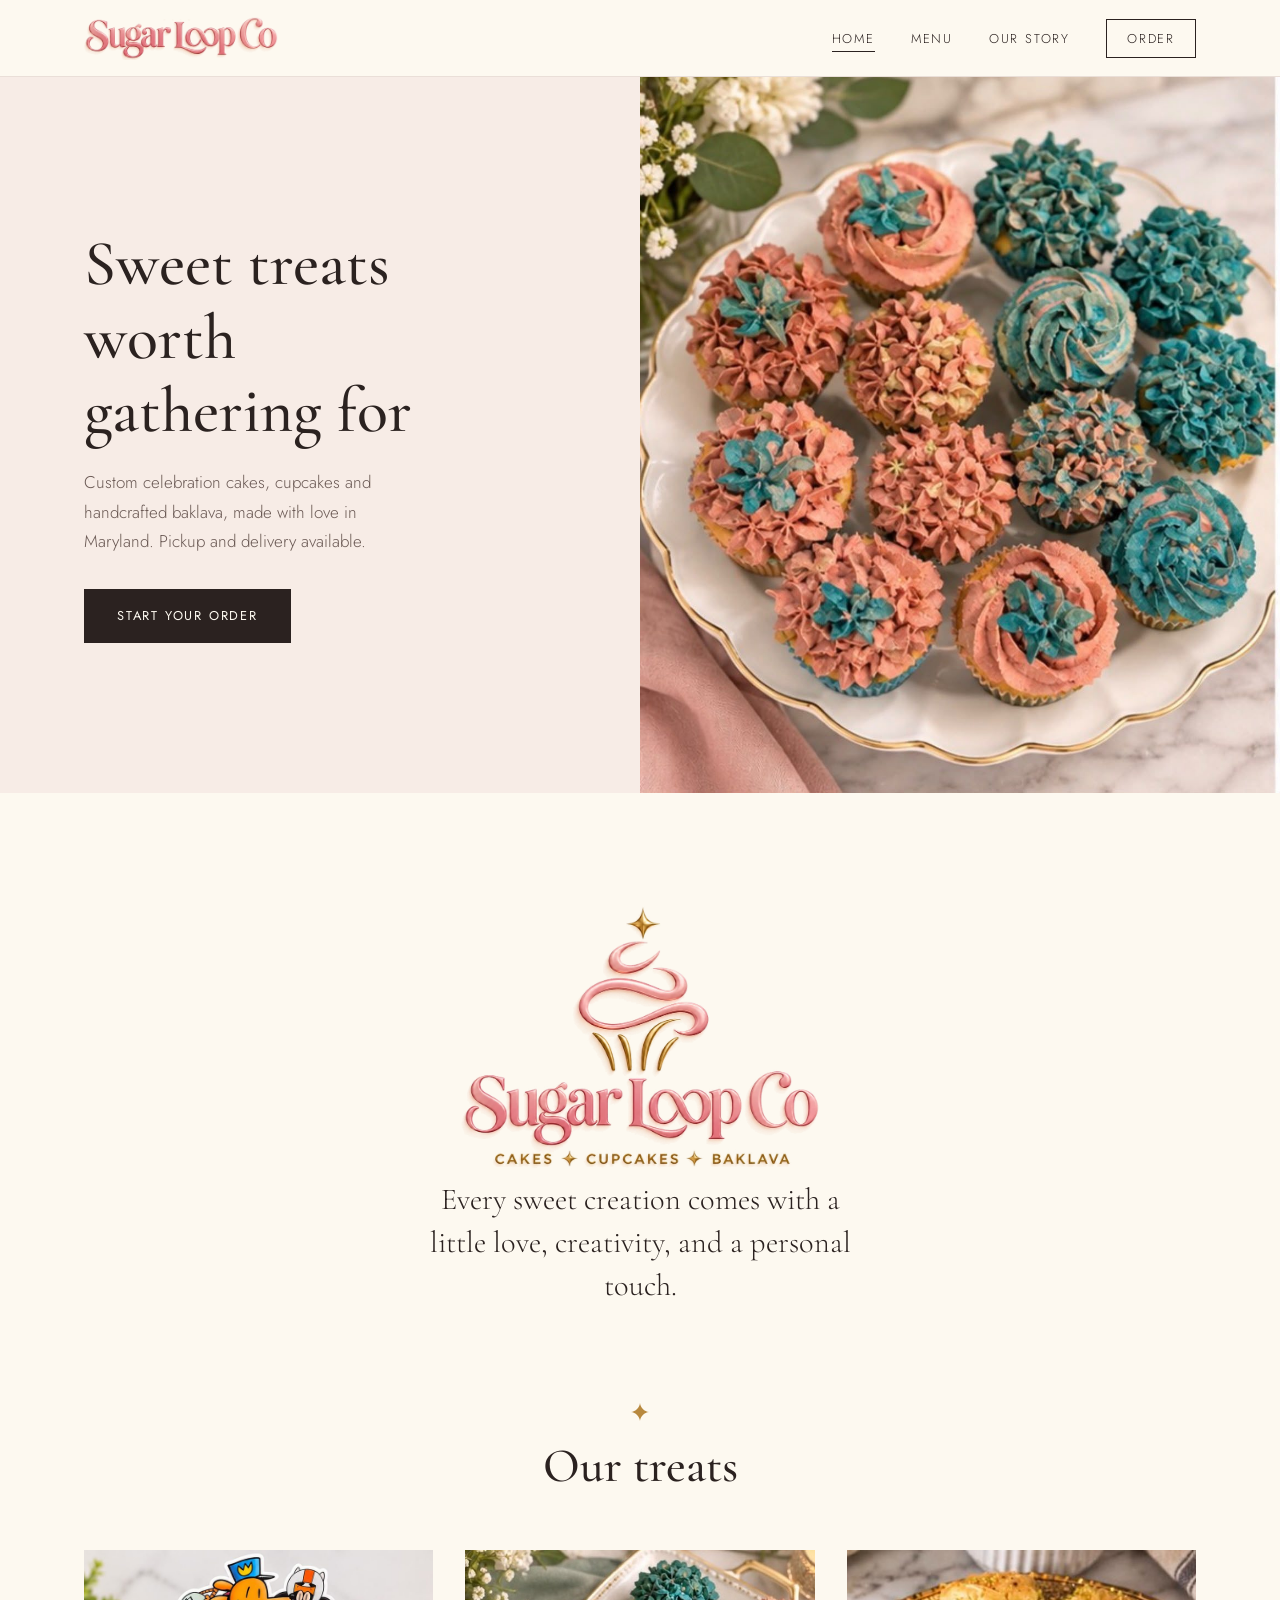
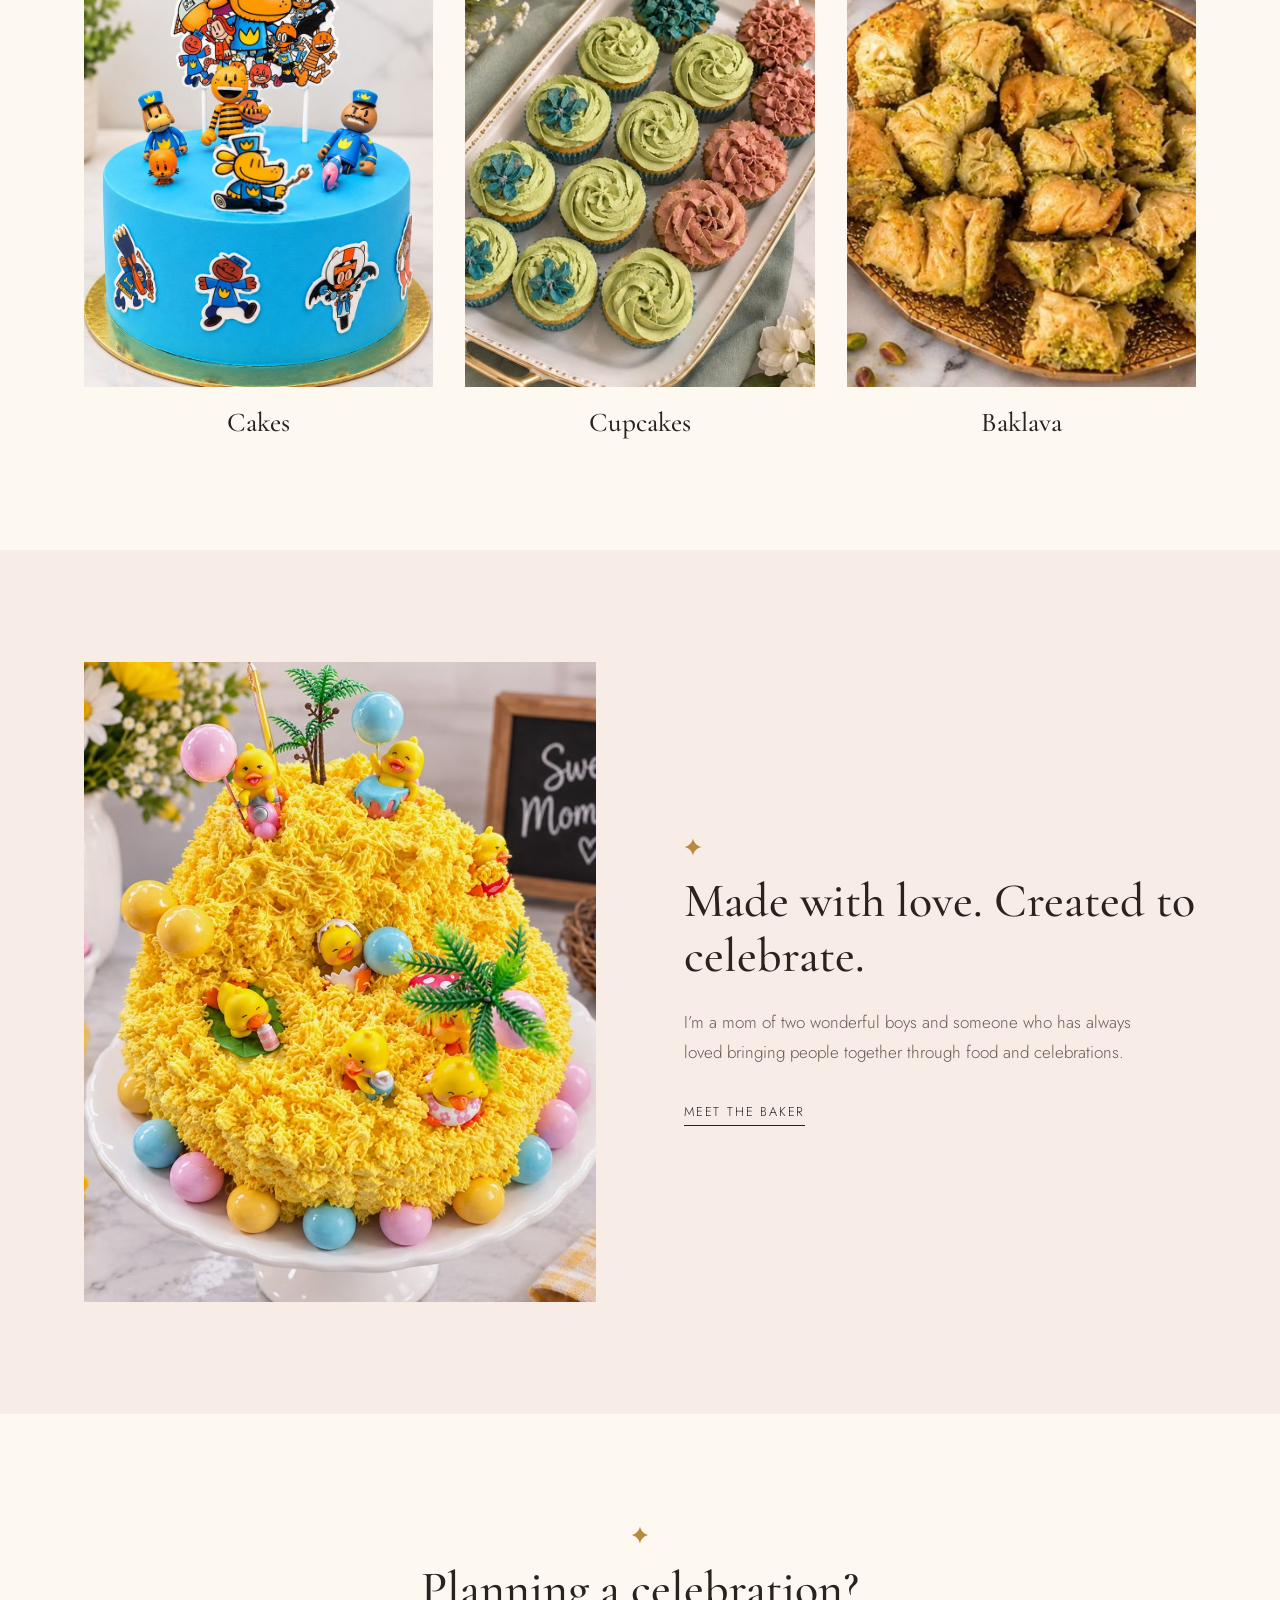
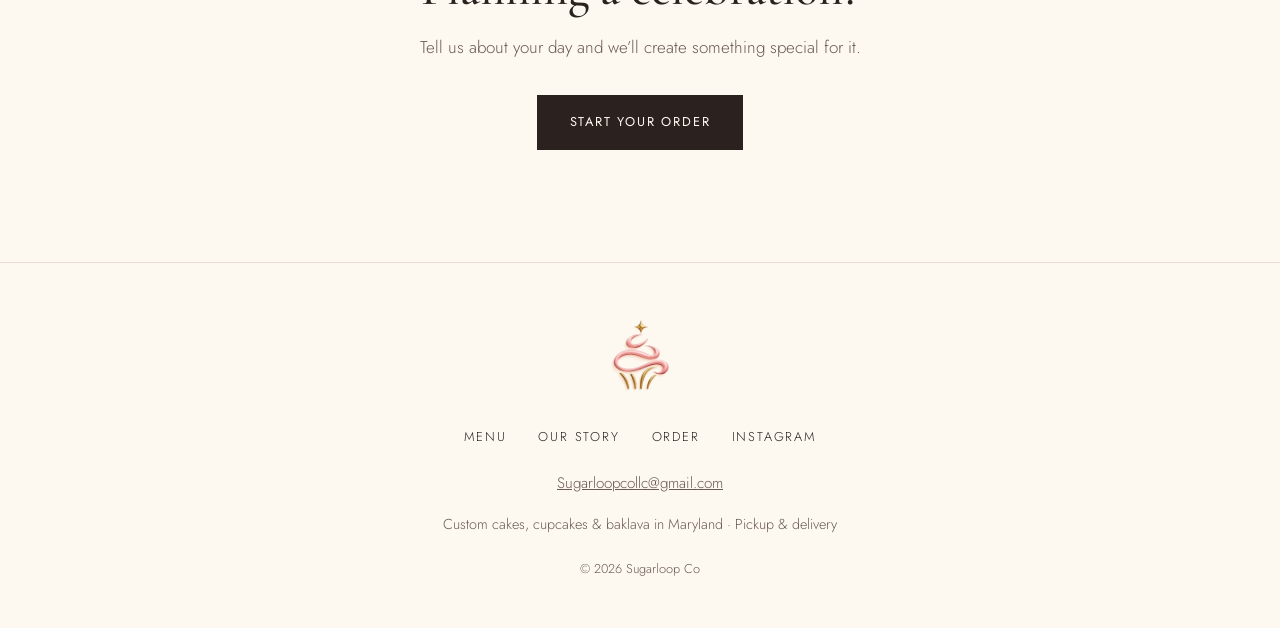
==== index.html @ 19e76a67 "Update shareable menu picture with new prices Co-Authored-By: Claude Opus 5.5 <noreply@anthropic.com" ====
<!DOCTYPE html>
<html lang="en">
<head>
  <meta charset="UTF-8">
  <meta name="viewport" content="width=device-width, initial-scale=1.0">
  <title>Sugarloop Co | Custom Cakes, Cupcakes &amp; Baklava in Maryland</title>
  <meta name="description" content="Sugarloop Co makes custom celebration cakes, cupcakes and handcrafted pistachio and walnut baklava, made to order in Maryland. Pickup and delivery available.">
  <link rel="preconnect" href="https://fonts.googleapis.com">
  <link rel="preconnect" href="https://fonts.gstatic.com" crossorigin>
  <link href="https://fonts.googleapis.com/css2?family=Cormorant+Garamond:ital,wght@0,500;1,500&family=Jost:wght@300;400;500&display=swap" rel="stylesheet">
  <link rel="stylesheet" href="css/style.css?v=16">
  <link rel="icon" type="image/png" href="images/favicon.png">
  <link rel="apple-touch-icon" href="images/apple-touch-icon.png">
  <link rel="canonical" href="https://www.sugarloopco.com/">
  <meta property="og:type" content="website">
  <meta property="og:site_name" content="Sugarloop Co">
  <meta property="og:url" content="https://www.sugarloopco.com/">
  <meta property="og:title" content="Sugarloop Co — Custom Cakes, Cupcakes &amp; Baklava">
  <meta property="og:description" content="Custom celebration cakes, cupcakes and handcrafted pistachio and walnut baklava, made with love.">
  <meta property="og:image" content="https://www.sugarloopco.com/images/share-home.jpg">
  <meta property="og:image:width" content="1200">
  <meta property="og:image:height" content="630">
  <meta property="og:image:alt" content="Sugarloop Co logo beside a plate of pink and teal cupcakes">
  <meta name="twitter:card" content="summary_large_image">
  <script type="application/ld+json">
{
    "@context": "https://schema.org",
    "@type": "Bakery",
    "name": "Sugarloop Co",
    "url": "https://www.sugarloopco.com/",
    "logo": "https://www.sugarloopco.com/images/logo.webp",
    "image": "https://www.sugarloopco.com/images/share-home.jpg",
    "description": "Custom celebration cakes, cupcakes and handcrafted pistachio and walnut baklava, made to order in Maryland. Pickup and delivery available.",
    "email": "sugarloopcollc@gmail.com",
    "address": {
      "@type": "PostalAddress",
      "addressRegion": "MD",
      "addressCountry": "US"
    },
    "areaServed": {
      "@type": "State",
      "name": "Maryland"
    },
    "hasMenu": "https://www.sugarloopco.com/cakes.html",
    "sameAs": [
      "https://www.instagram.com/sugarloopco/"
    ]
  }
  </script>
</head>
<body>
  <header class="site-header">
    <div class="container header-inner">
      <a class="logo" href="index.html"><img src="images/logo-wordmark.webp" alt="Sugarloop Co" width="900" height="204"></a>
      <button class="nav-toggle" aria-label="Open menu" aria-expanded="false"><span></span><span></span><span></span></button>
      <ul class="nav">
        <li><a href="index.html" aria-current="page">Home</a></li>
        <li><a href="cakes.html">Menu</a></li>
        <li><a href="about.html">Our Story</a></li>
        <li><a class="nav-order" href="order.html">Order</a></li>
      </ul>
    </div>
  </header>

  <main>
    <section class="hero">
      <div class="hero-content">
        <h1>Sweet treats worth gathering for</h1>
        <p class="hero-sub">Custom celebration cakes, cupcakes and handcrafted baklava, made with love in Maryland. Pickup and delivery available.</p>
        <a class="button" href="order.html">Start your order</a>
      </div>
      <div class="photo"><img src="images/hero.jpg" alt="Pink and teal hydrangea cupcakes by Sugarloop Co"></div>
    </section>

    <section class="section intro">
      <div class="container">
        <img class="intro-logo" src="images/logo.webp" alt="Sugarloop Co: cakes, cupcakes and baklava" width="900" height="665">
        <p>Every sweet creation comes with a little love, creativity, and a personal touch.</p>
      </div>
    </section>

    <section class="section section--flush">
      <div class="container">
        <h2 class="section-title">Our treats</h2>
        <div class="collections">
          <a class="collection" href="cakes.html#cakes">
            <div class="photo"><img src="images/celebration.jpg" alt="Character birthday cake" loading="lazy"></div>
            <h3>Cakes</h3>
          </a>
          <a class="collection" href="cakes.html#cupcakes">
            <div class="photo"><img src="images/cupcakes.jpg" alt="Green and pink cupcakes" loading="lazy"></div>
            <h3>Cupcakes</h3>
          </a>
          <a class="collection" href="cakes.html#baklava">
            <div class="photo"><img src="images/baklava.jpg" alt="Pistachio baklava" loading="lazy"></div>
            <h3>Baklava</h3>
          </a>
        </div>
      </div>
    </section>

    <section class="section section--soft">
      <div class="container split split--center-mobile">
        <div class="photo"><img src="images/baker.jpg" alt="Easter chick cake by Sugarloop Co" loading="lazy"></div>
        <div>
          <h2>Made with love. Created to celebrate.</h2>
          <p>I&rsquo;m a mom of two wonderful boys and someone who has always loved bringing people together through food and celebrations.</p>
          <a class="link" href="about.html">Meet the baker</a>
        </div>
      </div>
    </section>

    <section class="section">
      <div class="container cta">
        <h2>Planning a celebration?</h2>
        <p>Tell us about your day and we&rsquo;ll create something special for it.</p>
        <a class="button" href="order.html">Start your order</a>
      </div>
    </section>
  </main>

  <footer class="site-footer">
    <div class="container">
      <a class="footer-mark" href="index.html"><img src="images/logo-mark.webp" alt="Sugarloop Co" width="72" height="72" loading="lazy"></a>
      <ul class="footer-links">
        <li><a href="cakes.html">Menu</a></li>
        <li><a href="about.html">Our Story</a></li>
        <li><a href="order.html">Order</a></li>
        <li><a href="https://www.instagram.com/sugarloopco/" target="_blank" rel="noopener">Instagram</a></li>
      </ul>
      <p><a href="mailto:Sugarloopcollc@gmail.com">Sugarloopcollc@gmail.com</a></p>
      <p class="service-area"><span>Custom cakes, cupcakes &amp; baklava in Maryland</span> <span class="dot">&middot;</span> <span>Pickup &amp; delivery</span></p>
      <p class="copyright">&copy; <span id="year"></span> Sugarloop Co</p>
    </div>
  </footer>

  <script src="js/main.js?v=8"></script>
</body>
</html>
---- css/style.css ----
:root {
  --paper: #fdf9f0;
  --soft: #f7ece6;
  --ink: #2b2220;
  --ink-soft: #6b5a55;
  --line: #eadfd8;
  --rose: #e38789;
  --max: 1160px;
  --serif: "Cormorant Garamond", Georgia, serif;
  --sans: "Jost", "Helvetica Neue", Arial, sans-serif;
}

*, *::before, *::after { box-sizing: border-box; }

html { scroll-behavior: smooth; }

/* Keep anchored sections clear of the sticky header */
section[id] { scroll-margin-top: 96px; }

body {
  margin: 0;
  font-family: var(--sans);
  font-weight: 300;
  font-size: 17px;
  color: var(--ink);
  background: var(--paper);
  line-height: 1.75;
  -webkit-font-smoothing: antialiased;
}

h1, h2, h3 {
  font-family: var(--serif);
  font-weight: 500;
  line-height: 1.15;
  margin: 0;
}

p { margin: 0 0 1em; }

a { color: inherit; }

img { max-width: 100%; display: block; }

.container { max-width: var(--max); margin: 0 auto; padding: 0 24px; }

.link {
  font-size: 0.8rem;
  letter-spacing: 0.14em;
  text-transform: uppercase;
  text-decoration: none;
  border-bottom: 1px solid currentColor;
  padding-bottom: 2px;
}

.link:hover { color: var(--rose); }

.button {
  display: inline-block;
  font-family: var(--sans);
  font-size: 0.8rem;
  font-weight: 400;
  letter-spacing: 0.14em;
  text-transform: uppercase;
  text-decoration: none;
  padding: 15px 32px;
  background: var(--ink);
  color: var(--paper);
  border: 1px solid var(--ink);
  cursor: pointer;
  transition: background 0.2s, color 0.2s;
}

.button:hover { background: transparent; color: var(--ink); }

/* Photos: a soft frame shows through until the real image is added */
.photo {
  position: relative;
  background: var(--soft);
  overflow: hidden;
}

.photo img {
  width: 100%;
  height: 100%;
  object-fit: cover;
  transition: transform 0.8s ease;
}

.photo.is-missing img { display: none; }

.photo.is-missing::after {
  content: attr(data-src);
  position: absolute;
  inset: 0;
  display: flex;
  align-items: center;
  justify-content: center;
  font-size: 0.75rem;
  color: var(--ink-soft);
}

/* Header */
.site-header {
  background: var(--paper);
  border-bottom: 1px solid var(--line);
  position: sticky;
  top: 0;
  z-index: 20;
}

.header-inner {
  display: flex;
  align-items: center;
  justify-content: space-between;
  gap: 24px;
  padding-top: 16px;
  padding-bottom: 16px;
}

.logo { display: block; line-height: 0; }
.logo img { height: 44px; width: auto; }

.nav {
  display: flex;
  align-items: center;
  gap: 36px;
  list-style: none;
  margin: 0;
  padding: 0;
}

.nav a {
  font-size: 0.8rem;
  letter-spacing: 0.14em;
  text-transform: uppercase;
  text-decoration: none;
  padding-bottom: 3px;
  border-bottom: 1px solid transparent;
}

.nav a:hover, .nav a[aria-current="page"] { border-bottom-color: var(--ink); }

.nav .nav-order {
  border: 1px solid var(--ink);
  padding: 9px 20px;
}

.nav .nav-order:hover, .nav .nav-order[aria-current="page"] { background: var(--ink); color: var(--paper); }

.nav-toggle {
  display: none;
  width: 44px;
  height: 44px;
  margin-right: -10px;
  padding: 0;
  background: none;
  border: 0;
  cursor: pointer;
  position: relative;
}

.nav-toggle span {
  position: absolute;
  left: 10px;
  width: 24px;
  height: 1.5px;
  background: var(--ink);
  transition: transform 0.25s, opacity 0.2s;
}

.nav-toggle span:nth-child(1) { top: 14px; }
.nav-toggle span:nth-child(2) { top: 21px; }
.nav-toggle span:nth-child(3) { top: 28px; }

.nav-toggle.is-open span:nth-child(1) { transform: translateY(7px) rotate(45deg); }
.nav-toggle.is-open span:nth-child(2) { opacity: 0; }
.nav-toggle.is-open span:nth-child(3) { transform: translateY(-7px) rotate(-45deg); }

/* Hero: text beside the photo, so the whole photo shows */
.hero {
  display: grid;
  grid-template-columns: 1fr 1fr;
  min-height: min(80vh, 700px);
  background: var(--soft);
}

.hero-content {
  display: flex;
  flex-direction: column;
  justify-content: center;
  align-items: flex-start;
  padding: 80px 64px 80px max(24px, calc((100vw - var(--max)) / 2 + 24px));
}

.hero h1 {
  font-size: clamp(2.8rem, 5vw, 4.4rem);
  max-width: 11ch;
  margin-bottom: 20px;
}

.hero-sub {
  color: var(--ink-soft);
  max-width: 34ch;
  margin-bottom: 32px;
}

.hero .photo { min-height: 100%; }

/* Gold sparkle from the logo, used above headings */
.section-title::before,
.page-header h1::before,
.cta h2::before,
.split h2::before,
.menu-body h2::before,
.share-menu-body h2::before {
  content: "";
  display: block;
  width: 18px;
  height: 18px;
  margin: 0 auto 18px;
  background: url("data:image/svg+xml,%3Csvg xmlns='http://www.w3.org/2000/svg' viewBox='0 0 24 24'%3E%3Cpath d='M12 0c.6 6.2 5.8 11.4 12 12-6.2.6-11.4 5.8-12 12-.6-6.2-5.8-11.4-12-12C6.2 11.4 11.4 6.2 12 0z' fill='%23b8893e'/%3E%3C/svg%3E") center / contain no-repeat;
}

.split h2::before, .menu-body h2::before, .share-menu-body h2::before { margin-left: 0; }

/* Fade-in on scroll (classes added by main.js) */
.reveal {
  opacity: 0;
  transform: translateY(18px);
  transition: opacity 0.8s ease, transform 0.8s ease;
}

.reveal.is-visible { opacity: 1; transform: none; }

/* Sections */
.section { padding: 112px 0; }
.section--flush { padding-top: 0; }
.section--soft { background: var(--soft); }

.section-title {
  font-size: clamp(2.2rem, 4vw, 3rem);
  text-align: center;
  margin-bottom: 56px;
}

/* Page header (inner pages) */
.page-header { padding: 96px 0 64px; text-align: center; }
.page-header--tall { padding: 140px 0; }
.page-header h1 { font-size: clamp(2.6rem, 5.5vw, 4.2rem); }
.page-header p { color: var(--ink-soft); max-width: 560px; margin: 20px auto 0; }
.page-header .tagline { font-family: var(--serif); font-style: italic; font-size: 1.5rem; }
.page-header .button { margin-top: 24px; }

/* Logo intro (home) */
.intro { text-align: center; padding-bottom: 96px; }
.intro-logo { width: 360px; max-width: 80%; height: auto; margin: 0 auto 8px; }
.intro p { font-family: var(--serif); font-size: clamp(1.4rem, 2.6vw, 1.9rem); line-height: 1.4; max-width: 30ch; margin: 0 auto; }

/* Collections */
.collections {
  display: grid;
  grid-template-columns: repeat(3, 1fr);
  gap: 32px;
}

.collection { text-decoration: none; display: block; text-align: center; }
.collection .photo { aspect-ratio: 4 / 5; margin-bottom: 20px; }
.collection:hover .photo img { transform: scale(1.03); }
.collection h3 { font-size: 1.7rem; }

/* Split feature */
.split {
  display: grid;
  grid-template-columns: 1fr 1fr;
  gap: 88px;
  align-items: center;
}

.split .photo { aspect-ratio: 4 / 5; }
.split h2 { font-size: clamp(2.2rem, 4vw, 3rem); margin-bottom: 24px; }
.split p { color: var(--ink-soft); max-width: 46ch; }
.split .button, .split .link { margin-top: 16px; display: inline-block; }
.split .lead { font-family: var(--serif); font-size: 1.7rem; line-height: 1.35; color: var(--ink); }
.split .signature { font-family: var(--serif); font-style: italic; font-size: 1.5rem; line-height: 1.4; color: var(--ink); margin-top: 28px; }
.split--reverse .photo { order: 2; }

/* Statement */
.statement { max-width: 820px; margin: 0 auto; text-align: center; }

.statement p {
  font-family: var(--serif);
  font-size: clamp(1.6rem, 3vw, 2.2rem);
  line-height: 1.4;
  margin: 0;
}

/* Call to action */
.cta { text-align: center; }
.cta h2 { font-size: clamp(2.2rem, 4vw, 3rem); margin-bottom: 16px; }
.cta p { color: var(--ink-soft); margin-bottom: 32px; }

/* Menu */
.menu-jump {
  display: flex;
  justify-content: center;
  flex-wrap: wrap;
  gap: 10px;
  margin-top: 32px;
}

.menu-jump a {
  font-size: 0.78rem;
  letter-spacing: 0.14em;
  text-transform: uppercase;
  text-decoration: none;
  padding: 9px 18px;
  border: 1px solid var(--line);
  border-radius: 999px;
  background: #fff;
  transition: border-color 0.2s, color 0.2s;
}

.menu-jump a:hover { border-color: var(--rose); color: var(--rose); }

.menu-section {
  display: grid;
  grid-template-columns: 5fr 6fr;
  gap: 72px;
  align-items: center;
}

.menu-section .photo { border-radius: 4px; }
.menu-section .photo img { height: auto; }
.menu-section--reverse .photo { order: 2; }

.menu-body h2 { font-size: clamp(2.2rem, 4vw, 3rem); margin-bottom: 8px; }
.menu-body h2 small { font-size: 0.55em; color: var(--ink-soft); font-style: italic; }

.menu-body h3 {
  font-family: var(--sans);
  font-size: 0.75rem;
  font-weight: 400;
  letter-spacing: 0.16em;
  text-transform: uppercase;
  color: var(--ink-soft);
  margin: 28px 0 6px;
}

.price-list { list-style: none; margin: 0; padding: 0; }

.price-list li {
  display: flex;
  align-items: baseline;
  gap: 10px;
  padding: 9px 0;
}

.price-list .item { font-family: var(--serif); font-size: 1.35rem; }
.price-list .item small { font-family: var(--sans); font-size: 0.8rem; color: var(--ink-soft); }
.price-list .leader { flex: 1; border-bottom: 1px dotted #cdb5aa; transform: translateY(-5px); min-width: 24px; }
.price-list .price { font-weight: 400; white-space: nowrap; }

.flavor-list {
  display: flex;
  flex-wrap: wrap;
  gap: 8px;
  list-style: none;
  margin: 10px 0 0;
  padding: 0;
}

.flavor-list li {
  font-size: 0.9rem;
  padding: 6px 14px;
  border-radius: 999px;
  background: var(--soft);
}

.menu-note { color: var(--ink-soft); font-size: 0.95rem; font-style: italic; margin: 18px 0 0; }

/* Each row is sized so photos keep their own shape (nothing cropped) and line up top and bottom */
.cake-gallery { margin-top: 72px; }
.gallery-row { display: flex; gap: 16px; margin-bottom: 16px; }
.gallery-row .photo { flex: var(--ar) 1 0; min-width: 0; }

.cake-gallery .photo { border-radius: 4px; }
.cake-gallery .photo img { height: auto; }
.cake-gallery--pair { display: flex; justify-content: center; gap: 16px; }
.cake-gallery--pair .photo { margin: 0; height: 420px; }
.cake-gallery--pair .photo img { height: 100%; width: auto; }
.swipe-hint { display: none; margin: 10px 0 0; font-size: 0.8rem; letter-spacing: 0.08em; color: var(--ink-soft); text-align: center; }

/* Share our menu */
.menu-jump .menu-jump-share { background: var(--ink); color: var(--paper); border-color: var(--ink); }
.menu-jump .menu-jump-share:hover { background: transparent; color: var(--ink); }

.share-menu {
  display: grid;
  grid-template-columns: 340px 1fr;
  gap: 64px;
  align-items: center;
  max-width: 900px;
}

.share-menu-card { border-radius: 6px; box-shadow: 0 12px 32px rgba(43, 34, 32, 0.12); }
.share-menu-card img { height: auto; }
.share-menu-body h2 { font-size: clamp(2.2rem, 4vw, 3rem); margin-bottom: 12px; }
.share-menu-body > p { color: var(--ink-soft); }

.share-buttons { display: flex; flex-wrap: wrap; gap: 10px; margin-top: 24px; }
.share-buttons .button { width: 100%; margin-bottom: 4px; }

.share-btn {
  font: inherit;
  font-size: 0.85rem;
  color: var(--ink);
  text-decoration: none;
  padding: 10px 18px;
  border: 1px solid var(--line);
  border-radius: 999px;
  background: #fff;
  cursor: pointer;
  transition: border-color 0.2s, color 0.2s;
}

.share-btn:hover { border-color: var(--rose); color: var(--rose); }
.share-status { min-height: 1.5em; margin-top: 12px; font-size: 0.9rem; color: var(--ink-soft); }

/* Photo viewer */
.photo.is-zoomable { cursor: zoom-in; }
.photo.is-zoomable:focus-visible { outline: 2px solid var(--rose); outline-offset: 3px; }
.photo.is-zoomable:hover img { transform: scale(1.03); }

body.lightbox-open { overflow: hidden; }

.lightbox {
  position: fixed;
  inset: 0;
  z-index: 100;
  display: flex;
  align-items: center;
  justify-content: center;
  background: rgba(30, 22, 20, 0.92);
  padding: 56px 72px;
}

.lightbox[hidden] { display: none; }

.lightbox-figure {
  margin: 0;
  max-width: 100%;
  max-height: 100%;
  display: flex;
  flex-direction: column;
  align-items: center;
  gap: 14px;
}

.lightbox-img {
  max-width: min(1100px, 100%);
  max-height: calc(100vh - 150px);
  width: auto;
  height: auto;
  object-fit: contain;
  border-radius: 4px;
  box-shadow: 0 10px 40px rgba(0, 0, 0, 0.35);
}

.lightbox-caption { color: #f3e7e1; font-family: var(--serif); font-size: 1.2rem; text-align: center; }

.lightbox button {
  position: absolute;
  background: none;
  border: 0;
  color: #fff;
  cursor: pointer;
  font-family: var(--sans);
  font-weight: 300;
  line-height: 1;
  opacity: 0.85;
  width: 48px;
  height: 48px;
}

.lightbox button:hover, .lightbox button:focus-visible { opacity: 1; }
.lightbox-close { top: 12px; right: 12px; font-size: 2.4rem; }
.lightbox-prev, .lightbox-next { top: 50%; transform: translateY(-50%); font-size: 3.4rem; }
.lightbox-prev { left: 12px; }
.lightbox-next { right: 12px; }

/* Order form */
.form-wrap { max-width: 640px; }

.form { display: grid; grid-template-columns: 1fr 1fr; gap: 22px 20px; }
.form .full { grid-column: 1 / -1; }

.form label {
  display: grid;
  gap: 8px;
  font-size: 0.92rem;
  font-weight: 400;
  color: var(--ink);
}

.form input, .form select, .form textarea {
  font: inherit;
  font-size: 1rem;
  font-weight: 300;
  color: var(--ink);
  background: #fff;
  border: 1px solid var(--line);
  border-radius: 8px;
  padding: 13px 16px;
  width: 100%;
  min-height: 50px;
  transition: border-color 0.2s, box-shadow 0.2s;
  -webkit-appearance: none;
  appearance: none;
}

.form input::placeholder, .form textarea::placeholder { color: #b3a49e; }

.form input:focus, .form select:focus, .form textarea:focus {
  outline: none;
  border-color: var(--rose);
  box-shadow: 0 0 0 3px rgba(227, 135, 137, 0.18);
}

.form select {
  padding-right: 44px;
  background-image: url("data:image/svg+xml,%3Csvg xmlns='http://www.w3.org/2000/svg' width='12' height='8' viewBox='0 0 12 8'%3E%3Cpath d='M1 1.5l5 5 5-5' fill='none' stroke='%236b5a55' stroke-width='1.5'/%3E%3C/svg%3E");
  background-repeat: no-repeat;
  background-position: right 16px center;
}

.form textarea { min-height: 140px; resize: vertical; }
.form .button { justify-self: stretch; margin-top: 6px; border-radius: 8px; padding: 17px 32px; }

/* Footer */
.site-footer {
  border-top: 1px solid var(--line);
  padding: 56px 0 40px;
  text-align: center;
  font-size: 0.95rem;
  color: var(--ink-soft);
}

.footer-mark { display: inline-block; margin-bottom: 24px; }
.footer-mark img { width: 72px; height: 72px; }

.footer-links {
  display: flex;
  justify-content: center;
  flex-wrap: wrap;
  gap: 12px 32px;
  list-style: none;
  margin: 0 0 20px;
  padding: 0;
}

.footer-links a {
  font-size: 0.8rem;
  letter-spacing: 0.14em;
  text-transform: uppercase;
  text-decoration: none;
  color: var(--ink);
}

.site-footer a:hover { color: var(--rose); }
.site-footer p { margin: 0 0 8px; }
.site-footer .service-area { font-size: 0.9rem; margin-top: 16px; }
.site-footer .service-area span { white-space: nowrap; }
.site-footer .copyright { font-size: 0.8rem; margin-top: 20px; }

/* Responsive */
@media (max-width: 960px) {
  .split { grid-template-columns: 1fr; gap: 48px; }
  .split--reverse .photo { order: 0; }
  .menu-section { grid-template-columns: 1fr; gap: 36px; }
  .menu-section--reverse .photo { order: 0; }
  .menu-section .photo { max-width: 520px; width: 100%; margin: 0 auto; }
  /* Phones: two photos per row, still uncropped */
  .gallery-row { flex-wrap: wrap; gap: 12px; margin-bottom: 12px; }
  .gallery-row .photo { flex: var(--ar) 1 calc(var(--ar) * 120px); }
  .cake-gallery--pair .photo { height: 300px; }
  .split--center-mobile > div { text-align: center; }
  .split--center-mobile h2::before { margin-left: auto; }
  .split--center-mobile p { margin-left: auto; margin-right: auto; }
}

@media (max-width: 720px) {
  body { font-size: 16px; }
  .section { padding: 72px 0; }
  .section--flush { padding-top: 0; }
  .container { padding: 0 16px; }
  .page-header { padding: 64px 0 48px; }
  .logo img { height: 34px; }
  .nav-toggle { display: block; }
  .header-inner { flex-wrap: wrap; padding-top: 10px; padding-bottom: 10px; }
  .nav { display: none; width: 100%; flex-direction: column; gap: 0; padding: 8px 0; text-align: center; }
  .nav.is-open { display: flex; }
  .nav a { display: block; padding: 12px 0; border: 0; }
  .nav .nav-order { border: 0; padding: 12px 0; }
  .hero { grid-template-columns: 1fr; min-height: 0; }
  .hero .photo { order: -1; aspect-ratio: 1; min-height: 0; }
  .hero-content { padding: 40px 16px 56px; }
  .collections, .form { grid-template-columns: 1fr; }
  .collections { gap: 40px; }
  .intro { padding-bottom: 72px; }
  .lightbox { padding: 64px 12px 72px; }
  .lightbox-prev, .lightbox-next { top: auto; bottom: 12px; transform: none; }
  .lightbox-prev { left: 24%; }
  .lightbox-next { right: 24%; }
  .site-footer .service-area span { display: block; }
  .site-footer .service-area .dot { display: none; }
  .intro-logo { width: 240px; }
  /* Menu on phones: short banner photos and swipeable photo rows keep the prices flowing */
  .menu-section { gap: 24px; }
  .menu-section .photo { aspect-ratio: 3 / 2; max-width: none; }
  .menu-section .photo img { height: 100%; object-fit: cover; }
  .cake-gallery, .cake-gallery--pair {
    display: flex;
    justify-content: flex-start;
    gap: 10px;
    overflow-x: auto;
    scroll-snap-type: x mandatory;
    margin: 28px -16px 0;
    padding: 0 16px 6px;
    scrollbar-width: none;
  }
  .cake-gallery::-webkit-scrollbar { display: none; }
  .gallery-row { display: contents; }
  .cake-gallery .photo, .gallery-row .photo, .cake-gallery--pair .photo {
    flex: 0 0 auto;
    height: 170px;
    margin: 0;
    scroll-snap-align: start;
  }
  .cake-gallery .photo img { height: 100%; width: auto; }
  .cake-gallery--pair { justify-content: center; }
  .cake-gallery--pair .photo { height: 240px; }
  .swipe-hint { display: block; }
  .share-menu { grid-template-columns: 1fr; gap: 32px; text-align: center; }
  .share-menu-card { max-width: 260px; margin: 0 auto; }
  .share-buttons { justify-content: center; }
  .share-menu-body h2::before { margin-left: auto; }
}
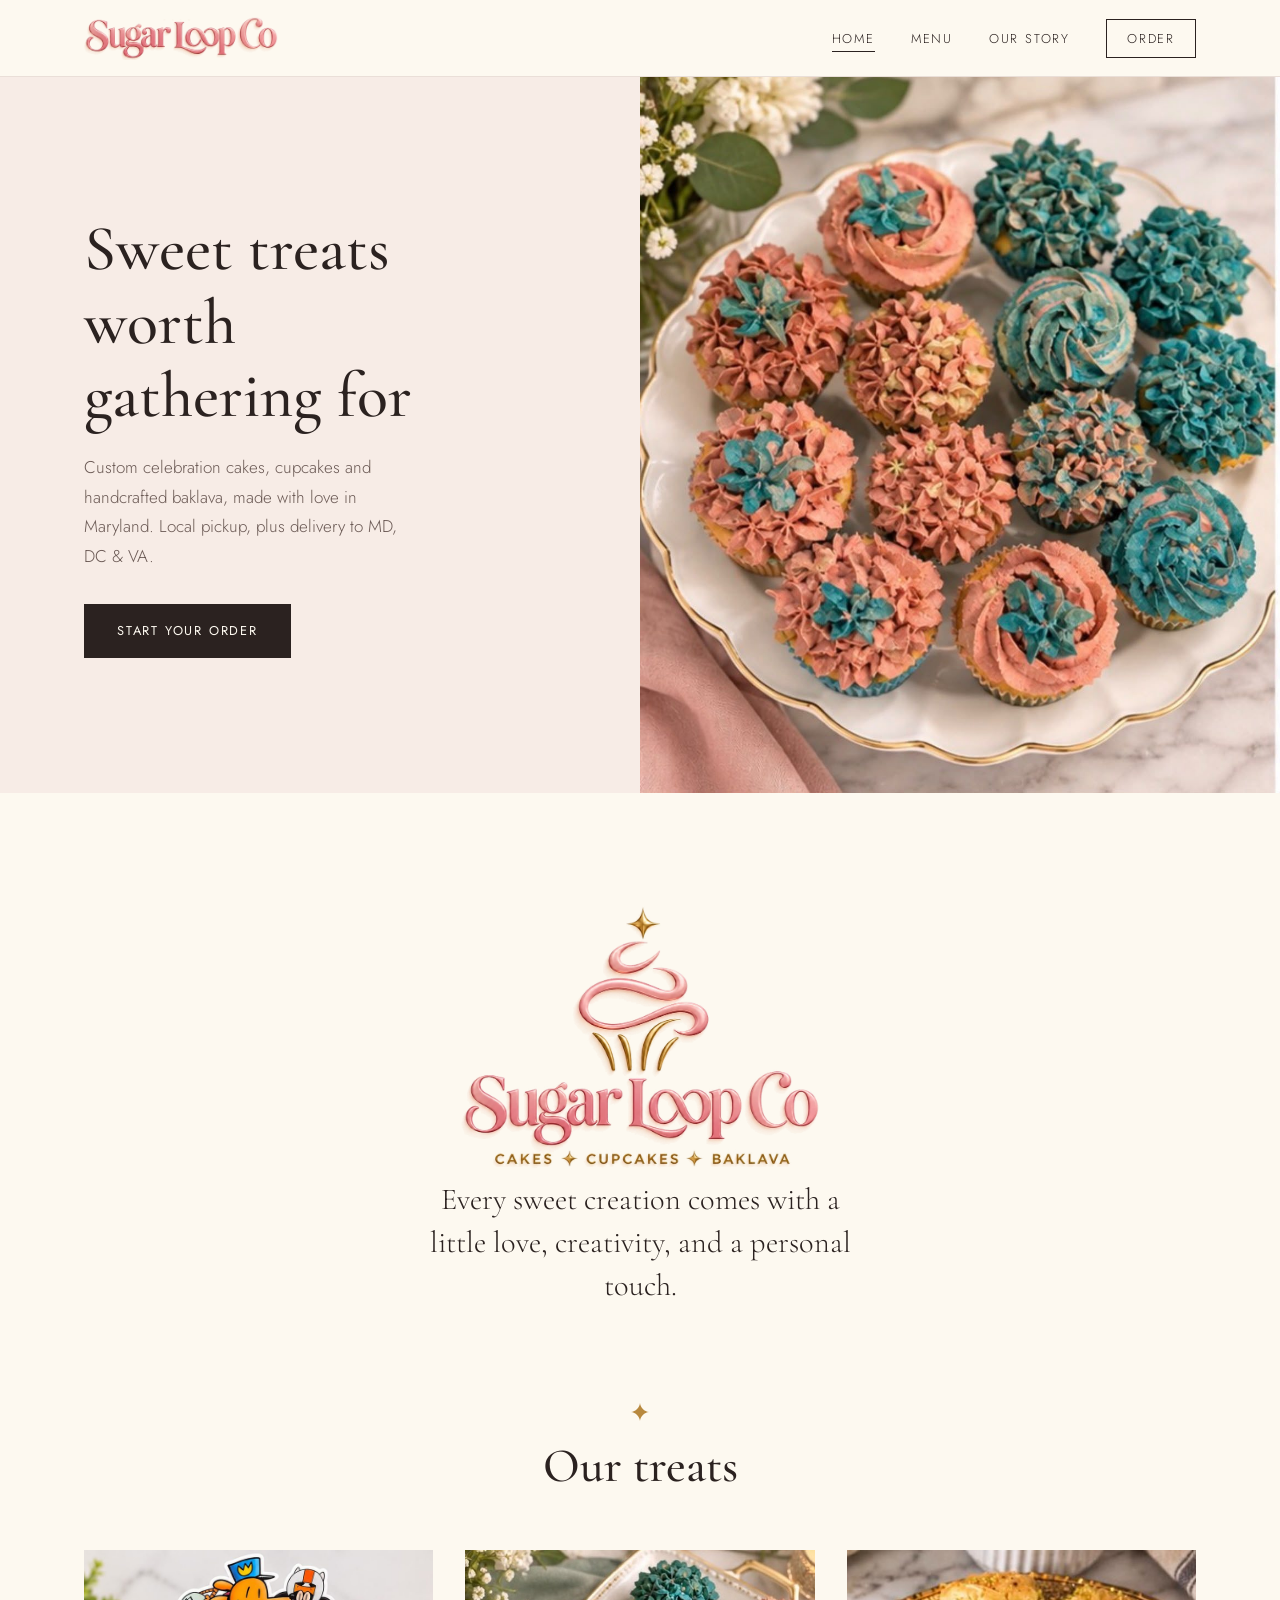
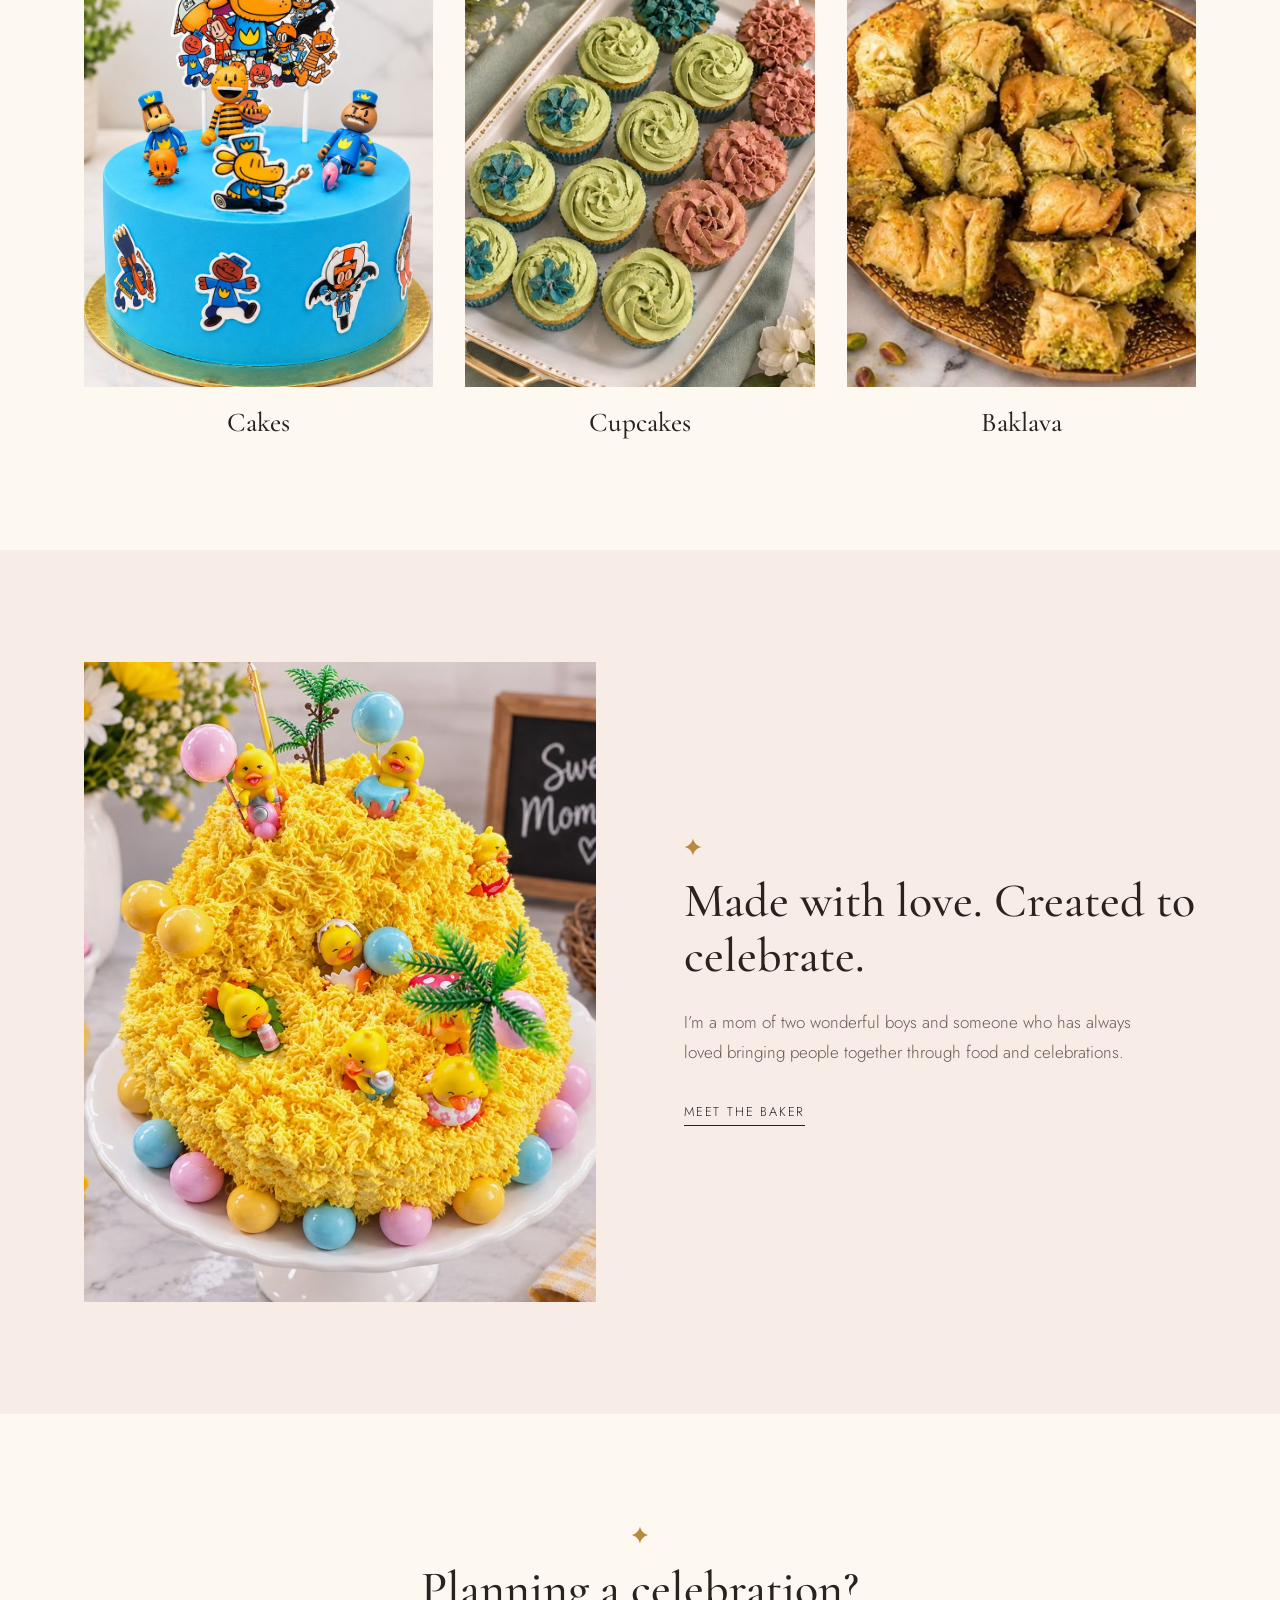
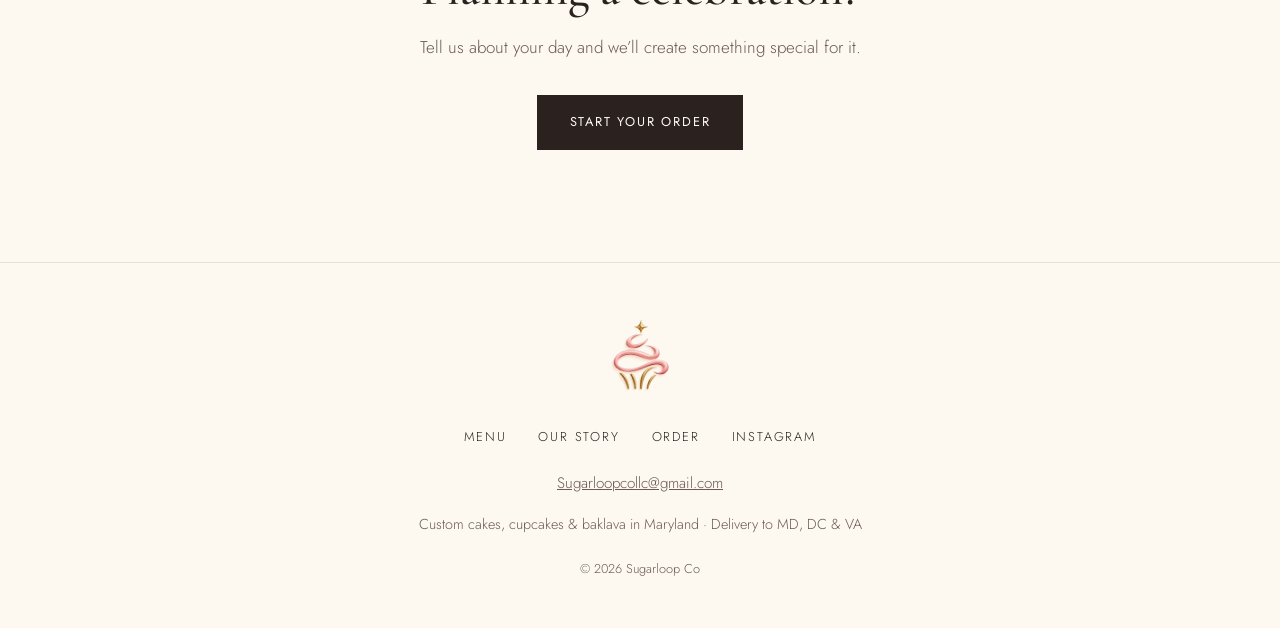
==== commit 693e194e: "Mention delivery to MD, DC & VA on the home page, menu and footer Co-Authored-By: Claude Opus 5.5 <n" ====
--- a/index.html
+++ b/index.html
@@ -4,11 +4,11 @@
   <meta charset="UTF-8">
   <meta name="viewport" content="width=device-width, initial-scale=1.0">
   <title>Sugarloop Co | Custom Cakes, Cupcakes &amp; Baklava in Maryland</title>
-  <meta name="description" content="Sugarloop Co makes custom celebration cakes, cupcakes and handcrafted pistachio and walnut baklava, made to order in Maryland. Pickup and delivery available.">
+  <meta name="description" content="Sugarloop Co makes custom celebration cakes, cupcakes and handcrafted pistachio and walnut baklava, made to order in Maryland. Pickup in Maryland; delivery to Maryland, DC and Virginia.">
   <link rel="preconnect" href="https://fonts.googleapis.com">
   <link rel="preconnect" href="https://fonts.gstatic.com" crossorigin>
   <link href="https://fonts.googleapis.com/css2?family=Cormorant+Garamond:ital,wght@0,500;1,500&family=Jost:wght@300;400;500&display=swap" rel="stylesheet">
-  <link rel="stylesheet" href="css/style.css?v=16">
+  <link rel="stylesheet" href="css/style.css?v=17">
   <link rel="icon" type="image/png" href="images/favicon.png">
   <link rel="apple-touch-icon" href="images/apple-touch-icon.png">
   <link rel="canonical" href="https://www.sugarloopco.com/">
@@ -23,24 +23,34 @@
   <meta property="og:image:alt" content="Sugarloop Co logo beside a plate of pink and teal cupcakes">
   <meta name="twitter:card" content="summary_large_image">
   <script type="application/ld+json">
-{
+  {
     "@context": "https://schema.org",
     "@type": "Bakery",
     "name": "Sugarloop Co",
     "url": "https://www.sugarloopco.com/",
     "logo": "https://www.sugarloopco.com/images/logo.webp",
     "image": "https://www.sugarloopco.com/images/share-home.jpg",
-    "description": "Custom celebration cakes, cupcakes and handcrafted pistachio and walnut baklava, made to order in Maryland. Pickup and delivery available.",
+    "description": "Custom celebration cakes, cupcakes and handcrafted pistachio and walnut baklava, made to order in Maryland. Pickup in Maryland; delivery to Maryland, DC and Virginia.",
     "email": "sugarloopcollc@gmail.com",
     "address": {
       "@type": "PostalAddress",
       "addressRegion": "MD",
       "addressCountry": "US"
     },
-    "areaServed": {
-      "@type": "State",
-      "name": "Maryland"
-    },
+    "areaServed": [
+      {
+        "@type": "State",
+        "name": "Maryland"
+      },
+      {
+        "@type": "AdministrativeArea",
+        "name": "Washington, DC"
+      },
+      {
+        "@type": "State",
+        "name": "Virginia"
+      }
+    ],
     "hasMenu": "https://www.sugarloopco.com/cakes.html",
     "sameAs": [
       "https://www.instagram.com/sugarloopco/"
@@ -66,7 +76,7 @@
     <section class="hero">
       <div class="hero-content">
         <h1>Sweet treats worth gathering for</h1>
-        <p class="hero-sub">Custom celebration cakes, cupcakes and handcrafted baklava, made with love in Maryland. Pickup and delivery available.</p>
+        <p class="hero-sub">Custom celebration cakes, cupcakes and handcrafted baklava, made with love in Maryland. Local pickup, plus delivery to MD, DC &amp; VA.</p>
         <a class="button" href="order.html">Start your order</a>
       </div>
       <div class="photo"><img src="images/hero.jpg" alt="Pink and teal hydrangea cupcakes by Sugarloop Co"></div>
@@ -129,11 +139,11 @@
         <li><a href="https://www.instagram.com/sugarloopco/" target="_blank" rel="noopener">Instagram</a></li>
       </ul>
       <p><a href="mailto:Sugarloopcollc@gmail.com">Sugarloopcollc@gmail.com</a></p>
-      <p class="service-area"><span>Custom cakes, cupcakes &amp; baklava in Maryland</span> <span class="dot">&middot;</span> <span>Pickup &amp; delivery</span></p>
+      <p class="service-area"><span>Custom cakes, cupcakes &amp; baklava in Maryland</span> <span class="dot">&middot;</span> <span>Delivery to MD, DC &amp; VA</span></p>
       <p class="copyright">&copy; <span id="year"></span> Sugarloop Co</p>
     </div>
   </footer>
 
-  <script src="js/main.js?v=8"></script>
+  <script src="js/main.js?v=9"></script>
 </body>
 </html>
--- a/css/style.css
+++ b/css/style.css
@@ -535,6 +535,104 @@
 
 .form textarea { min-height: 140px; resize: vertical; }
 .form .button { justify-self: stretch; margin-top: 6px; border-radius: 8px; padding: 17px 32px; }
+
+/* Order builder */
+.builder {
+  border: 1px solid var(--line);
+  border-radius: 12px;
+  background: #fff;
+  padding: 24px;
+  margin: 8px 0 0;
+  min-width: 0;
+}
+
+.builder legend {
+  font-family: var(--serif);
+  font-size: 1.7rem;
+  padding: 0 8px;
+  margin-left: -8px;
+}
+
+.builder-fields { display: grid; grid-template-columns: 1fr 1fr; gap: 16px; margin-top: 8px; }
+.builder-item { grid-column: 1 / -1; }
+.builder [hidden] { display: none; }
+
+.builder-actions {
+  display: flex;
+  align-items: center;
+  justify-content: space-between;
+  gap: 16px;
+  margin-top: 18px;
+}
+
+.builder-line-price { font-family: var(--serif); font-size: 1.35rem; }
+
+.builder-add {
+  font: inherit;
+  font-size: 0.85rem;
+  letter-spacing: 0.08em;
+  color: var(--ink);
+  background: var(--soft);
+  border: 1px solid var(--rose);
+  border-radius: 999px;
+  padding: 11px 22px;
+  cursor: pointer;
+  transition: background 0.2s;
+}
+
+.builder-add:hover { background: #fbe4e1; }
+
+.order-list { list-style: none; margin: 22px 0 0; padding: 0; border-top: 1px solid var(--line); }
+
+.order-list li {
+  display: flex;
+  align-items: baseline;
+  gap: 12px;
+  padding: 12px 0;
+  border-bottom: 1px solid var(--line);
+}
+
+.order-list .order-name { flex: 1; }
+.order-list .order-name small { display: block; color: var(--ink-soft); font-size: 0.85rem; }
+.order-list .order-price { white-space: nowrap; }
+
+.order-remove {
+  background: none;
+  border: 0;
+  color: var(--ink-soft);
+  font-size: 1.3rem;
+  line-height: 1;
+  cursor: pointer;
+  padding: 0 4px;
+}
+
+.order-remove:hover { color: var(--rose); }
+.order-empty { color: var(--ink-soft); font-size: 0.92rem; margin: 18px 0 0; }
+
+.order-total {
+  display: flex;
+  justify-content: space-between;
+  align-items: baseline;
+  margin-top: 18px;
+  font-family: var(--serif);
+  font-size: 1.35rem;
+}
+
+.order-total strong { font-weight: 500; font-size: 1.6rem; }
+
+.estimate-note {
+  margin: 12px 0 0;
+  padding: 12px 14px;
+  border-radius: 8px;
+  background: var(--soft);
+  color: var(--ink-soft);
+  font-size: 0.88rem;
+  line-height: 1.6;
+}
+
+.estimate-note strong { color: var(--ink); font-weight: 500; }
+.form-error { color: #b34a4c; font-size: 0.92rem; margin: 0; min-height: 0; }
+.form-error:empty { display: none; }
 
 /* Footer */
 .site-footer {
@@ -605,6 +703,9 @@
   .hero .photo { order: -1; aspect-ratio: 1; min-height: 0; }
   .hero-content { padding: 40px 16px 56px; }
   .collections, .form { grid-template-columns: 1fr; }
+  .builder { padding: 18px 16px; }
+  .builder-fields { grid-template-columns: 1fr; }
+  .builder-actions { flex-direction: column; align-items: stretch; text-align: center; }
   .collections { gap: 40px; }
   .intro { padding-bottom: 72px; }
   .lightbox { padding: 64px 12px 72px; }
